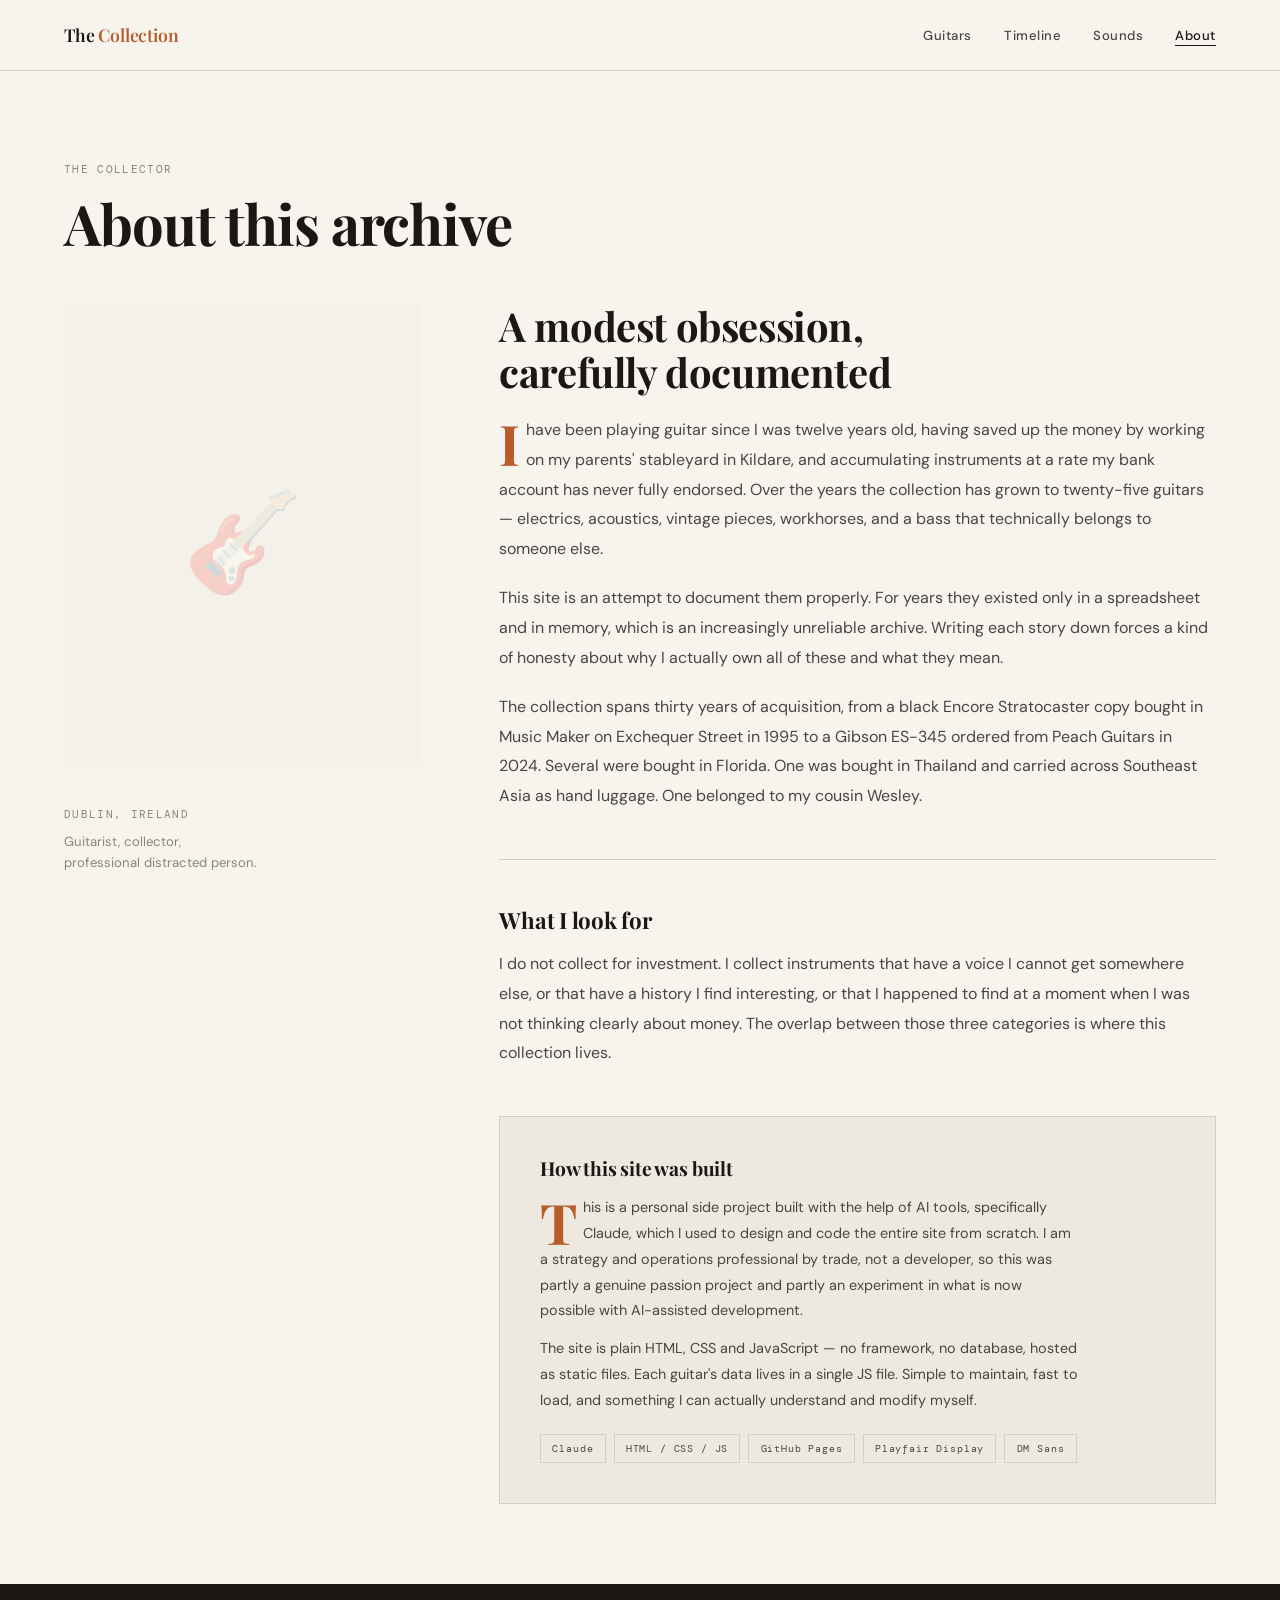
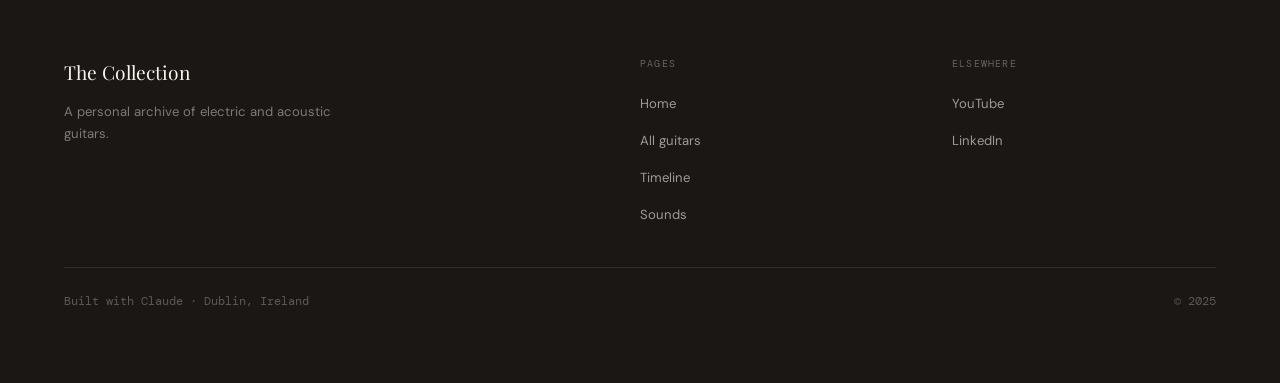
==== about.html @ da3e8b27 "Add files via upload" ====
<!DOCTYPE html>
<html lang="en">
<head>
  <meta charset="UTF-8">
  <meta name="viewport" content="width=device-width, initial-scale=1.0">
  <title>About — The Collection</title>
  <link rel="stylesheet" href="css/style.css">
  <style>
    .about-page { padding-top: 5rem; }
    .about-section { padding: clamp(3rem,7vw,5rem) clamp(1.5rem,5vw,4rem); }
    .about-title { font-size: clamp(2.2rem,5vw,3.5rem); font-weight: 700; letter-spacing: -0.02em; margin-bottom: 3rem; }
    .about-rule { border: none; border-top: 1px solid var(--rule); margin: 3rem 0; }
  </style>
</head>
<body>
  <nav class="site-nav">
    <a href="index.html" class="nav-wordmark">The<span>&nbsp;Collection</span></a>
    <ul class="nav-links">
      <li><a href="collection.html">Guitars</a></li>
      <li><a href="timeline.html">Timeline</a></li>
      <li><a href="sounds.html">Sounds</a></li>
      <li><a href="about.html">About</a></li>
    </ul>
  </nav>

  <div class="about-page">
    <section class="about-section">
      <div class="label" style="margin-bottom:0.75rem">The collector</div>
      <h1 class="about-title">About this archive</h1>

      <div class="about-grid">
        <div>
          <div class="about-portrait">🎸</div>
          <div class="label" style="margin-bottom:0.4rem">Dublin, Ireland</div>
          <p style="font-size:0.82rem;color:var(--ink-muted);line-height:1.6">Guitarist, collector,<br>professional distracted person.</p>
        </div>

        <div class="about-body fade-up">
          <h2 style="font-size:clamp(1.6rem,4vw,2.5rem);margin-bottom:1.25rem">A modest obsession,<br>carefully documented</h2>
          <p>I have been playing guitar since I was twelve years old, having saved up the money by working on my parents' stableyard in Kildare, and accumulating instruments at a rate my bank account has never fully endorsed. Over the years the collection has grown to twenty-five guitars — electrics, acoustics, vintage pieces, workhorses, and a bass that technically belongs to someone else.</p>
          <p>This site is an attempt to document them properly. For years they existed only in a spreadsheet and in memory, which is an increasingly unreliable archive. Writing each story down forces a kind of honesty about why I actually own all of these and what they mean.</p>
          <p>The collection spans thirty years of acquisition, from a black Encore Stratocaster copy bought in Music Maker on Exchequer Street in 1995 to a Gibson ES-345 ordered from Peach Guitars in 2024. Several were bought in Florida. One was bought in Thailand and carried across Southeast Asia as hand luggage. One belonged to my cousin Wesley.</p>

          <hr class="about-rule">

          <h2 style="font-size:1.4rem;margin-bottom:1rem">What I look for</h2>
          <p>I do not collect for investment. I collect instruments that have a voice I cannot get somewhere else, or that have a history I find interesting, or that I happened to find at a moment when I was not thinking clearly about money. The overlap between those three categories is where this collection lives.</p>

          <div class="how-built fade-up">
            <h3>How this site was built</h3>
            <p>This is a personal side project built with the help of AI tools, specifically Claude, which I used to design and code the entire site from scratch. I am a strategy and operations professional by trade, not a developer, so this was partly a genuine passion project and partly an experiment in what is now possible with AI-assisted development.</p>
            <p>The site is plain HTML, CSS and JavaScript — no framework, no database, hosted as static files. Each guitar's data lives in a single JS file. Simple to maintain, fast to load, and something I can actually understand and modify myself.</p>
            <div class="tool-stack">
              <span class="tool-tag">Claude</span>
              <span class="tool-tag">HTML / CSS / JS</span>
              <span class="tool-tag">GitHub Pages</span>
              <span class="tool-tag">Playfair Display</span>
              <span class="tool-tag">DM Sans</span>
            </div>
          </div>
        </div>
      </div>
    </section>
  </div>

  <footer class="site-footer">
    <div class="footer-inner">
      <div><div class="footer-brand-name">The Collection</div><p class="footer-blurb">A personal archive of electric and acoustic guitars.</p></div>
      <div>
        <div class="footer-col-title">Pages</div>
        <ul class="footer-links">
          <li><a href="index.html">Home</a></li>
          <li><a href="collection.html">All guitars</a></li>
          <li><a href="timeline.html">Timeline</a></li>
          <li><a href="sounds.html">Sounds</a></li>
        </ul>
      </div>
      <div>
        <div class="footer-col-title">Elsewhere</div>
        <ul class="footer-links">
          <li><a href="https://www.youtube.com/Rochenstein" target="_blank">YouTube</a></li>
          <li><a href="https://www.linkedin.com/in/willroche/" target="_blank">LinkedIn</a></li>
        </ul>
      </div>
    </div>
    <div class="footer-bottom"><span>Built with Claude · Dublin, Ireland</span><span>© 2025</span></div>
  </footer>

  <script src="js/guitars.js"></script>
  <script src="js/main.js"></script>
</body>
</html>
---- css/style.css ----
@import url('https://fonts.googleapis.com/css2?family=Playfair+Display:ital,wght@0,400;0,600;0,700;1,400;1,600&family=DM+Sans:ital,wght@0,300;0,400;0,500;1,300&family=DM+Mono:wght@400;500&display=swap');

/* ─── Design Tokens ─────────────────────────────────────────── */
:root {
  --ink:       #1a1714;
  --ink-soft:  #4a4540;
  --ink-muted: #8a847c;
  --paper:     #f7f4ee;
  --paper-warm:#ede9e0;
  --cream:     #faf8f3;
  --rule:      #d4cfc5;
  --accent:    #b85c2c;
  --accent-lt: #e8c4a8;
  --gold:      #c9a55a;

  --font-display: 'Playfair Display', Georgia, serif;
  --font-body:    'DM Sans', sans-serif;
  --font-mono:    'DM Mono', monospace;

  --measure: 68ch;
  --gap: clamp(1rem, 3vw, 2rem);
  --section: clamp(3rem, 8vw, 6rem);

  --ease-out: cubic-bezier(0.16, 1, 0.3, 1);
}

/* ─── Reset ──────────────────────────────────────────────────── */
*, *::before, *::after { box-sizing: border-box; margin: 0; padding: 0; }
html { scroll-behavior: smooth; font-size: 16px; }

body {
  font-family: var(--font-body);
  background: var(--paper);
  color: var(--ink);
  line-height: 1.7;
  -webkit-font-smoothing: antialiased;
}

img { display: block; max-width: 100%; height: auto; }
a { color: inherit; }

/* ─── Typography ─────────────────────────────────────────────── */
h1, h2, h3, h4 {
  font-family: var(--font-display);
  line-height: 1.15;
  letter-spacing: -0.01em;
}

.label {
  font-family: var(--font-mono);
  font-size: 0.7rem;
  letter-spacing: 0.12em;
  text-transform: uppercase;
  color: var(--ink-muted);
}

/* ─── Navigation ─────────────────────────────────────────────── */
.site-nav {
  position: fixed;
  top: 0; left: 0; right: 0;
  z-index: 100;
  display: flex;
  align-items: center;
  justify-content: space-between;
  padding: 1.25rem clamp(1.5rem, 5vw, 4rem);
  background: var(--paper);
  border-bottom: 1px solid var(--rule);
  transition: box-shadow 0.3s;
}

.site-nav.scrolled { box-shadow: 0 2px 24px rgba(26,23,20,0.08); }

.nav-wordmark {
  font-family: var(--font-display);
  font-size: 1.1rem;
  font-weight: 600;
  letter-spacing: -0.01em;
  text-decoration: none;
}

.nav-wordmark span { color: var(--accent); }

.nav-links {
  display: flex;
  align-items: center;
  gap: 2rem;
  list-style: none;
}

.nav-links a {
  font-size: 0.82rem;
  font-weight: 500;
  letter-spacing: 0.04em;
  text-decoration: none;
  color: var(--ink-soft);
  transition: color 0.2s;
}

.nav-links a:hover { color: var(--accent); }
.nav-links a.active { color: var(--ink); border-bottom: 1.5px solid var(--ink); padding-bottom: 1px; }

/* ─── Hero ───────────────────────────────────────────────────── */
.hero {
  padding-top: 5rem;
  min-height: 100svh;
  display: grid;
  grid-template-columns: 1fr 1fr;
  overflow: hidden;
}

.hero-text {
  padding: clamp(3rem, 8vw, 6rem) clamp(1.5rem, 5vw, 4rem);
  display: flex;
  flex-direction: column;
  justify-content: center;
  gap: 1.5rem;
}

.hero-eyebrow { display: flex; align-items: center; gap: 0.75rem; }
.hero-eyebrow::before { content: ''; display: block; width: 2rem; height: 1px; background: var(--accent); }

.hero-title {
  font-size: clamp(3rem, 6vw, 5.5rem);
  font-weight: 700;
  line-height: 1.0;
  letter-spacing: -0.03em;
}

.hero-title em { font-style: italic; color: var(--accent); }

.hero-sub {
  font-size: 1.05rem;
  color: var(--ink-soft);
  max-width: 42ch;
  font-weight: 300;
  line-height: 1.7;
}

.hero-stats {
  display: flex;
  gap: 2rem;
  padding-top: 1rem;
  border-top: 1px solid var(--rule);
  margin-top: 0.5rem;
}

.hero-stat-num { font-family: var(--font-display); font-size: 2rem; font-weight: 600; line-height: 1; }
.hero-stat-label { font-size: 0.75rem; color: var(--ink-muted); margin-top: 0.25rem; }

.hero-cta {
  display: inline-flex;
  align-items: center;
  gap: 0.6rem;
  padding: 0.85rem 1.75rem;
  background: var(--ink);
  color: var(--paper);
  font-size: 0.82rem;
  font-weight: 500;
  letter-spacing: 0.05em;
  text-transform: uppercase;
  text-decoration: none;
  transition: background 0.2s, gap 0.2s;
  align-self: flex-start;
}

.hero-cta:hover { background: var(--accent); gap: 1rem; }

.hero-image { background: var(--ink); position: relative; overflow: hidden; }
.hero-image-placeholder {
  width: 100%; height: 100%; min-height: 60vh;
  background: linear-gradient(160deg, #2a2420 0%, #1a1714 60%);
  display: flex; align-items: center; justify-content: center;
}
.hero-guitar-silhouette { opacity: 0.12; font-size: 18rem; line-height: 1; user-select: none; }

.hero-image-caption {
  position: absolute; bottom: 1.5rem; left: 1.5rem; right: 1.5rem;
  background: rgba(26,23,20,0.6); backdrop-filter: blur(8px);
  padding: 0.75rem 1rem;
}
.hero-image-caption p { font-size: 0.78rem; color: rgba(247,244,238,0.75); }
.hero-image-caption strong { color: var(--paper); font-weight: 500; }

/* ─── Marquee ────────────────────────────────────────────────── */
.marquee-strip { overflow: hidden; background: var(--ink); padding: 0.8rem 0; border-top: 1px solid #333; border-bottom: 1px solid #333; }
.marquee-inner { display: flex; animation: marquee 35s linear infinite; width: max-content; }
.marquee-inner span { font-family: var(--font-mono); font-size: 0.7rem; letter-spacing: 0.1em; color: rgba(247,244,238,0.4); padding: 0 2rem; white-space: nowrap; }
.marquee-inner span.accent { color: var(--accent); }
@keyframes marquee { from { transform: translateX(0); } to { transform: translateX(-50%); } }

/* ─── Section scaffolding ────────────────────────────────────── */
.section { padding: var(--section) clamp(1.5rem, 5vw, 4rem); }

.section-header {
  display: flex; align-items: flex-end; justify-content: space-between;
  margin-bottom: clamp(2rem, 5vw, 3.5rem);
  padding-bottom: 1.25rem; border-bottom: 1px solid var(--rule); gap: 1rem;
}

.section-title { font-size: clamp(1.8rem, 4vw, 2.8rem); font-weight: 600; }
.section-count { font-family: var(--font-mono); font-size: 0.75rem; color: var(--ink-muted); padding-bottom: 0.25rem; }

.view-all {
  font-size: 0.78rem; font-weight: 500; letter-spacing: 0.06em; text-transform: uppercase;
  text-decoration: none; color: var(--ink-soft); border-bottom: 1px solid var(--rule);
  padding-bottom: 2px; transition: color 0.2s, border-color 0.2s; white-space: nowrap;
}
.view-all:hover { color: var(--accent); border-color: var(--accent); }

/* ─── Collection Grid ────────────────────────────────────────── */
.collection-grid {
  display: grid;
  grid-template-columns: repeat(auto-fill, minmax(260px, 1fr));
  gap: 1px; background: var(--rule); border: 1px solid var(--rule);
}

.guitar-card { background: var(--paper); text-decoration: none; display: block; position: relative; overflow: hidden; transition: background 0.2s; }
.guitar-card:hover { background: var(--cream); }

.guitar-card-image { aspect-ratio: 3/4; background: var(--paper-warm); overflow: hidden; position: relative; }
.guitar-card-image-placeholder {
  width: 100%; height: 100%; display: flex; align-items: center; justify-content: center;
  font-size: 5rem; opacity: 0.2; transition: transform 0.5s var(--ease-out), opacity 0.3s;
}
.guitar-card:hover .guitar-card-image-placeholder { transform: scale(1.04); opacity: 0.28; }

.guitar-card-number {
  position: absolute; top: 0.75rem; left: 0.75rem;
  font-family: var(--font-mono); font-size: 0.65rem; letter-spacing: 0.08em;
  background: var(--ink); color: var(--paper); padding: 0.2rem 0.5rem;
}

.guitar-card-body { padding: 1rem 1.25rem 1.25rem; border-top: 1px solid var(--rule); }
.guitar-card-make { font-family: var(--font-mono); font-size: 0.65rem; letter-spacing: 0.1em; text-transform: uppercase; color: var(--accent); margin-bottom: 0.3rem; }
.guitar-card-name { font-family: var(--font-display); font-size: 1.1rem; font-weight: 600; line-height: 1.2; margin-bottom: 0.5rem; }
.guitar-card-meta { display: flex; justify-content: space-between; font-size: 0.72rem; color: var(--ink-muted); font-family: var(--font-mono); }

/* ─── Featured Guitar ────────────────────────────────────────── */
.featured { background: var(--ink); color: var(--paper); }
.featured-inner { display: grid; grid-template-columns: 1fr 1fr; gap: 0; min-height: 70vh; }
.featured-image { background: #141210; display: flex; align-items: center; justify-content: center; font-size: 16rem; opacity: 0.1; }

.featured-content {
  padding: clamp(2rem, 6vw, 5rem); display: flex; flex-direction: column;
  justify-content: center; gap: 1.5rem; border-left: 1px solid rgba(255,255,255,0.08);
}

.featured-label { font-family: var(--font-mono); font-size: 0.65rem; letter-spacing: 0.14em; text-transform: uppercase; color: var(--gold); display: flex; align-items: center; gap: 0.75rem; }
.featured-label::before { content: ''; display: block; width: 1.5rem; height: 1px; background: var(--gold); }

.featured-title { font-size: clamp(2rem, 5vw, 3.5rem); font-weight: 700; line-height: 1.05; letter-spacing: -0.02em; }
.featured-excerpt { font-size: 1rem; color: rgba(247,244,238,0.65); font-weight: 300; max-width: 44ch; line-height: 1.75; }

.featured-specs { display: grid; grid-template-columns: 1fr 1fr; gap: 1rem; padding: 1.25rem 0; border-top: 1px solid rgba(255,255,255,0.1); border-bottom: 1px solid rgba(255,255,255,0.1); }
.spec-label { font-family: var(--font-mono); font-size: 0.62rem; letter-spacing: 0.1em; text-transform: uppercase; color: rgba(247,244,238,0.35); margin-bottom: 0.25rem; }
.spec-value { font-size: 0.9rem; }

.featured-link {
  display: inline-flex; align-items: center; gap: 0.5rem;
  font-size: 0.78rem; font-weight: 500; letter-spacing: 0.06em; text-transform: uppercase;
  text-decoration: none; color: var(--paper); border-bottom: 1px solid rgba(255,255,255,0.25);
  padding-bottom: 2px; align-self: flex-start; transition: border-color 0.2s, color 0.2s, gap 0.2s;
}
.featured-link:hover { border-color: var(--gold); color: var(--gold); gap: 0.85rem; }

/* ─── Guitar Detail Page ─────────────────────────────────────── */
.guitar-hero { padding-top: 5rem; display: grid; grid-template-columns: 1fr 1fr; min-height: 90vh; }

.guitar-hero-gallery {
  background: var(--paper-warm); display: flex; align-items: center;
  justify-content: center; font-size: 14rem; opacity: 0.2; position: relative; overflow: hidden;
}

.guitar-hero-info {
  padding: clamp(2rem, 6vw, 5rem); display: flex; flex-direction: column;
  justify-content: center; gap: 1.5rem; overflow-y: auto;
}

.guitar-breadcrumb { font-family: var(--font-mono); font-size: 0.68rem; letter-spacing: 0.08em; color: var(--ink-muted); display: flex; gap: 0.5rem; }
.guitar-breadcrumb a { text-decoration: none; }
.guitar-breadcrumb a:hover { color: var(--accent); }

.guitar-make-label { font-family: var(--font-mono); font-size: 0.65rem; letter-spacing: 0.14em; text-transform: uppercase; color: var(--accent); }
.guitar-detail-title { font-size: clamp(2rem, 5vw, 3.2rem); font-weight: 700; line-height: 1.05; letter-spacing: -0.02em; }

.guitar-detail-specs { display: grid; grid-template-columns: 1fr 1fr; gap: 0.5rem 1.5rem; padding: 1.25rem 0; border-top: 1px solid var(--rule); border-bottom: 1px solid var(--rule); }
.detail-spec-item { padding: 0.5rem 0; }
.detail-spec-label { font-family: var(--font-mono); font-size: 0.6rem; letter-spacing: 0.1em; text-transform: uppercase; color: var(--ink-muted); margin-bottom: 0.2rem; }
.detail-spec-value { font-size: 0.88rem; font-weight: 500; }

.guitar-story-section { max-width: 66ch; padding: var(--section) clamp(1.5rem, 5vw, 4rem); }
.guitar-story-header { font-family: var(--font-display); font-size: 1.6rem; font-weight: 600; font-style: italic; margin-bottom: 1.25rem; }
.guitar-story p { font-size: 1rem; color: var(--ink-soft); line-height: 1.9; margin-bottom: 1.1rem; }
.guitar-story p:first-of-type::first-letter {
  font-family: var(--font-display); font-size: 3.8rem; font-weight: 700; line-height: 0.8;
  float: left; margin: 0.1em 0.12em 0 0; color: var(--accent);
}

/* ─── Video / Audio ──────────────────────────────────────────── */
.video-section { background: var(--ink); padding: var(--section) clamp(1.5rem, 5vw, 4rem); color: var(--paper); }
.video-section h2 { font-size: 1.6rem; color: var(--paper); margin-top: 0.5rem; }
.video-grid { display: grid; grid-template-columns: 2fr 1fr; gap: 2rem; align-items: start; }

.video-embed { position: relative; padding-bottom: 56.25%; height: 0; overflow: hidden; background: #000; }
.video-embed iframe { position: absolute; top: 0; left: 0; width: 100%; height: 100%; border: 0; }

.audio-samples { display: flex; flex-direction: column; gap: 0.5rem; margin-top: 1.5rem; }
.audio-sample { display: flex; align-items: center; gap: 1rem; padding: 0.75rem 1rem; background: var(--paper-warm); border: 1px solid var(--rule); cursor: pointer; transition: background 0.2s; }
.audio-sample:hover { background: var(--cream); }
.audio-play-btn { width: 32px; height: 32px; background: var(--ink); color: var(--paper); border: none; cursor: pointer; display: flex; align-items: center; justify-content: center; font-size: 0.7rem; flex-shrink: 0; transition: background 0.2s; }
.audio-play-btn:hover { background: var(--accent); }
.audio-sample-name { font-size: 0.85rem; font-weight: 500; flex: 1; }
.audio-sample-duration { font-family: var(--font-mono); font-size: 0.72rem; color: var(--ink-muted); }

/* ─── Timeline ───────────────────────────────────────────────── */
.timeline { position: relative; padding-left: 3rem; }
.timeline::before { content: ''; position: absolute; left: 0.65rem; top: 0.5rem; bottom: 0.5rem; width: 1px; background: var(--rule); }
.timeline-item { position: relative; padding-bottom: 3rem; }
.timeline-item:last-child { padding-bottom: 0; }
.timeline-dot { position: absolute; left: -2.48rem; top: 0.35rem; width: 0.7rem; height: 0.7rem; background: var(--paper); border: 1.5px solid var(--accent); border-radius: 50%; }
.timeline-date { font-family: var(--font-mono); font-size: 0.65rem; letter-spacing: 0.1em; color: var(--ink-muted); margin-bottom: 0.35rem; text-transform: uppercase; }
.timeline-guitar-name { font-family: var(--font-display); font-size: 1.2rem; font-weight: 600; margin-bottom: 0.4rem; }
.timeline-detail { font-size: 0.88rem; color: var(--ink-soft); max-width: 52ch; }

/* ─── Prev / Next ────────────────────────────────────────────── */
.prev-next { display: grid; grid-template-columns: 1fr 1fr; border-top: 1px solid var(--rule); }
.prev-next-item { padding: 2rem clamp(1.5rem, 5vw, 4rem); text-decoration: none; display: flex; flex-direction: column; gap: 0.4rem; transition: background 0.2s; }
.prev-next-item:hover { background: var(--paper-warm); }
.prev-next-item:last-child { border-left: 1px solid var(--rule); text-align: right; align-items: flex-end; }
.prev-next-dir { font-family: var(--font-mono); font-size: 0.65rem; letter-spacing: 0.1em; text-transform: uppercase; color: var(--ink-muted); }
.prev-next-name { font-family: var(--font-display); font-size: 1.1rem; font-weight: 600; }

/* ─── About ──────────────────────────────────────────────────── */
.about-grid { display: grid; grid-template-columns: 1fr 2fr; gap: clamp(2rem, 6vw, 5rem); align-items: start; }
.about-portrait { aspect-ratio: 3/4; background: var(--paper-warm); display: flex; align-items: center; justify-content: center; font-size: 6rem; opacity: 0.2; margin-bottom: 1.5rem; }
.about-body p { font-size: 1rem; color: var(--ink-soft); line-height: 1.85; max-width: var(--measure); margin-bottom: 1.25rem; }
.about-body p:first-of-type::first-letter { font-family: var(--font-display); font-size: 3.5rem; font-weight: 700; line-height: 0.8; float: left; margin: 0.1em 0.1em 0 0; color: var(--accent); }

.how-built { background: var(--paper-warm); border: 1px solid var(--rule); padding: 2.5rem; margin-top: 3rem; }
.how-built h3 { font-size: 1.2rem; margin-bottom: 1rem; }
.how-built p { font-size: 0.9rem; color: var(--ink-soft); line-height: 1.8; max-width: 54ch; margin-bottom: 0.75rem; }
.tool-stack { display: flex; flex-wrap: wrap; gap: 0.5rem; margin-top: 1.25rem; }
.tool-tag { font-family: var(--font-mono); font-size: 0.65rem; letter-spacing: 0.08em; padding: 0.3rem 0.7rem; border: 1px solid var(--rule); color: var(--ink-soft); }

/* ─── Filter bar ─────────────────────────────────────────────── */
.filter-bar { display: flex; gap: 0.5rem; flex-wrap: wrap; margin-bottom: 2rem; padding-bottom: 1.5rem; border-bottom: 1px solid var(--rule); }
.filter-btn { font-family: var(--font-mono); font-size: 0.68rem; letter-spacing: 0.08em; padding: 0.4rem 0.9rem; background: transparent; border: 1px solid var(--rule); cursor: pointer; color: var(--ink-soft); transition: all 0.2s; }
.filter-btn:hover, .filter-btn.active { background: var(--ink); border-color: var(--ink); color: var(--paper); }

/* ─── Footer ─────────────────────────────────────────────────── */
.site-footer { background: var(--ink); color: var(--paper); padding: clamp(2.5rem, 6vw, 4.5rem) clamp(1.5rem, 5vw, 4rem); }
.footer-inner { display: grid; grid-template-columns: 2fr 1fr 1fr; gap: 3rem; padding-bottom: 2.5rem; border-bottom: 1px solid rgba(255,255,255,0.1); margin-bottom: 1.5rem; }
.footer-brand-name { font-family: var(--font-display); font-size: 1.2rem; margin-bottom: 0.75rem; }
.footer-blurb { font-size: 0.82rem; color: rgba(247,244,238,0.45); max-width: 30ch; line-height: 1.7; }
.footer-col-title { font-family: var(--font-mono); font-size: 0.62rem; letter-spacing: 0.12em; text-transform: uppercase; color: rgba(247,244,238,0.35); margin-bottom: 1rem; }
.footer-links { list-style: none; display: flex; flex-direction: column; gap: 0.6rem; }
.footer-links a { font-size: 0.82rem; text-decoration: none; color: rgba(247,244,238,0.6); transition: color 0.2s; }
.footer-links a:hover { color: var(--paper); }
.footer-bottom { display: flex; justify-content: space-between; align-items: center; font-size: 0.72rem; color: rgba(247,244,238,0.3); font-family: var(--font-mono); }

/* ─── Animations ─────────────────────────────────────────────── */
.fade-up { opacity: 0; transform: translateY(20px); transition: opacity 0.7s var(--ease-out), transform 0.7s var(--ease-out); }
.fade-up.visible { opacity: 1; transform: translateY(0); }

/* ─── Responsive ─────────────────────────────────────────────── */
@media (max-width: 768px) {
  .hero { grid-template-columns: 1fr; }
  .hero-image { display: none; }
  .featured-inner { grid-template-columns: 1fr; }
  .featured-image { display: none; }
  .guitar-hero { grid-template-columns: 1fr; }
  .about-grid { grid-template-columns: 1fr; }
  .footer-inner { grid-template-columns: 1fr; gap: 2rem; }
  .video-grid { grid-template-columns: 1fr; }
  .nav-links { gap: 1rem; }
}
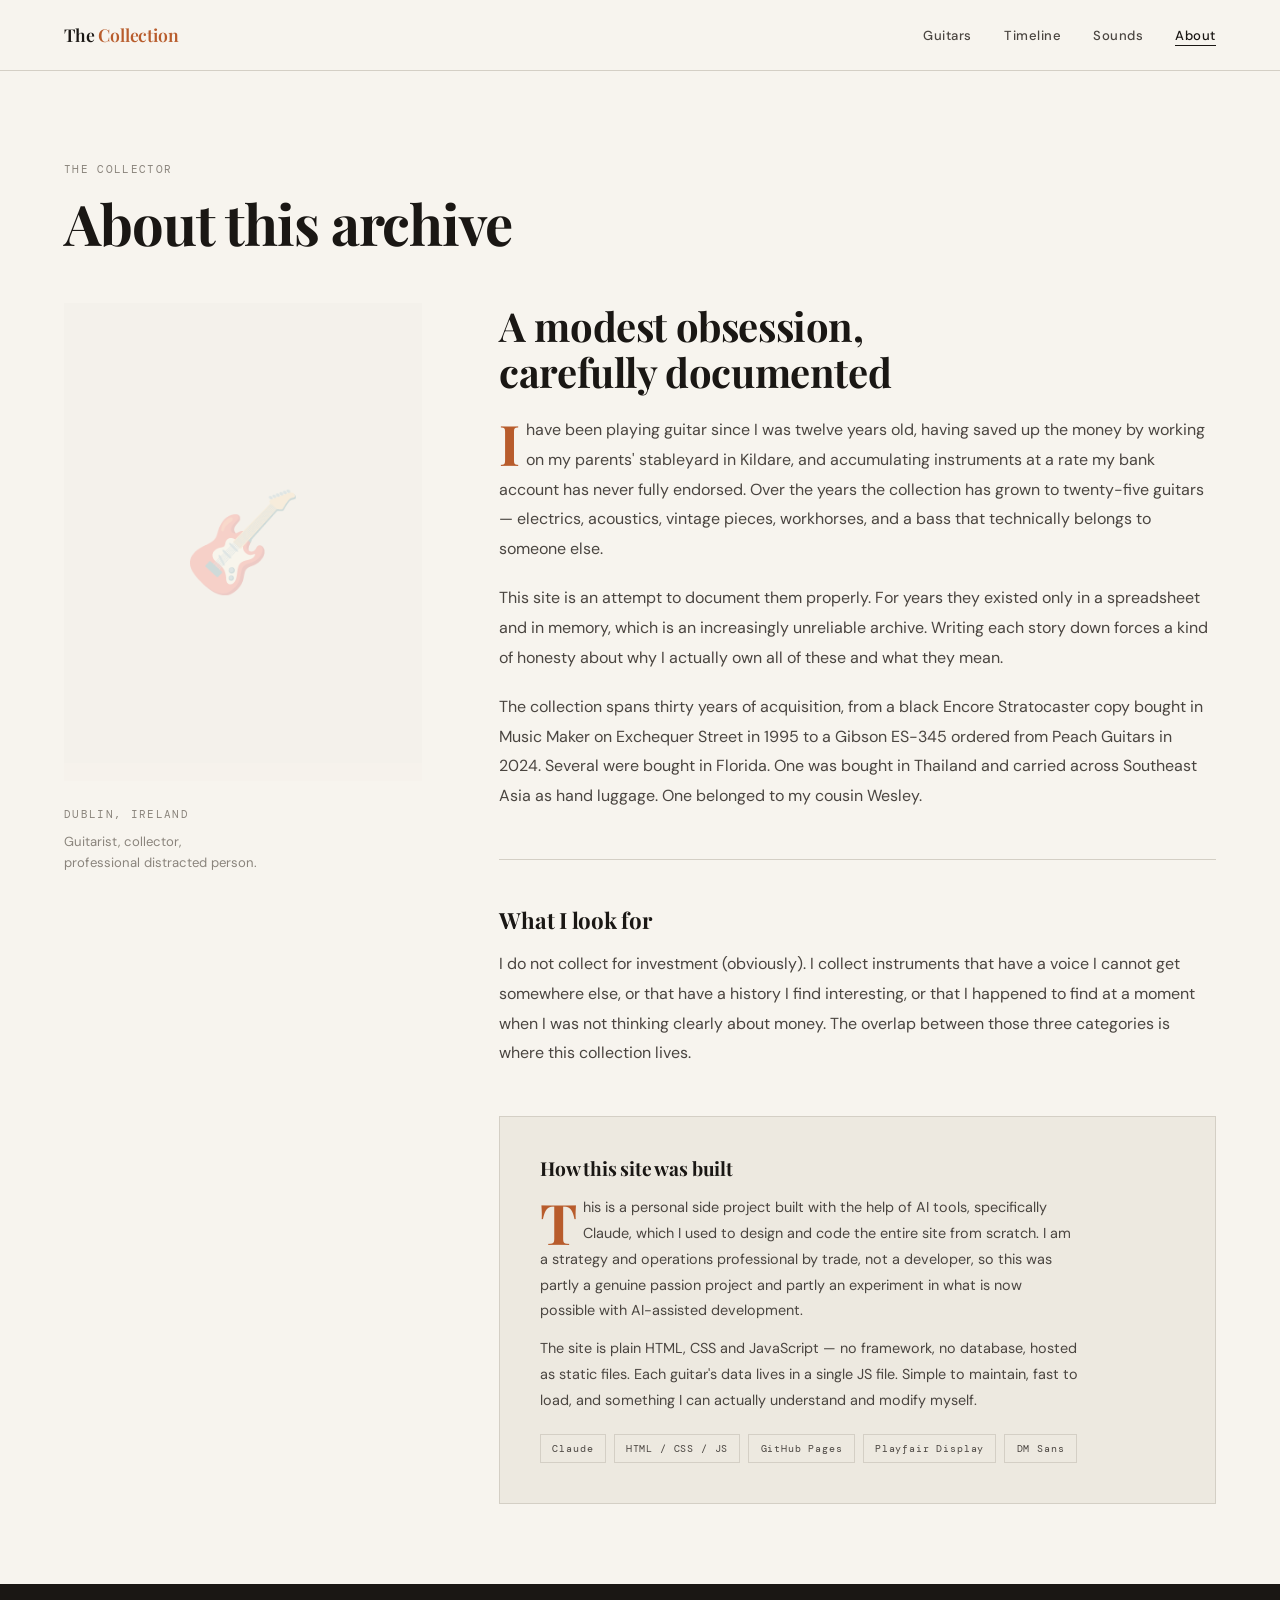
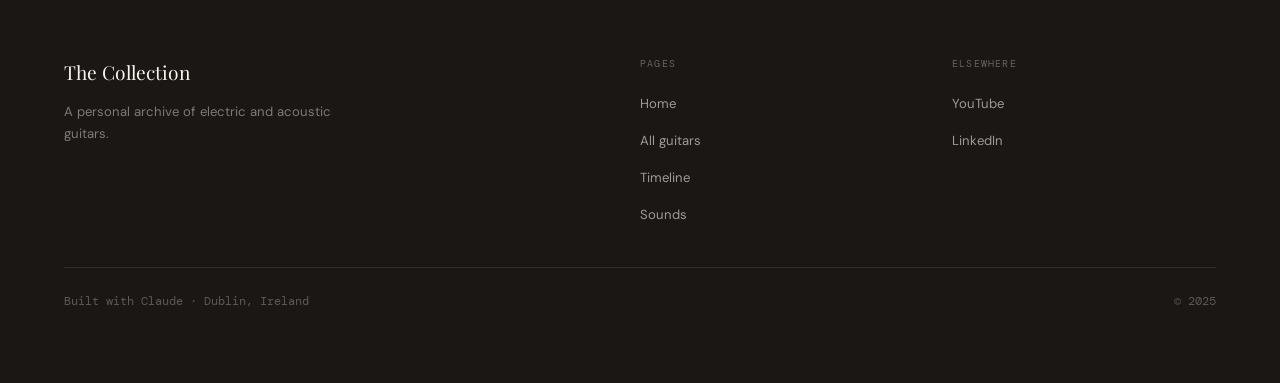
==== commit 76905e9f: "Update about.html" ====
--- a/about.html
+++ b/about.html
@@ -44,7 +44,7 @@
           <hr class="about-rule">
 
           <h2 style="font-size:1.4rem;margin-bottom:1rem">What I look for</h2>
-          <p>I do not collect for investment. I collect instruments that have a voice I cannot get somewhere else, or that have a history I find interesting, or that I happened to find at a moment when I was not thinking clearly about money. The overlap between those three categories is where this collection lives.</p>
+          <p>I do not collect for investment (obviously). I collect instruments that have a voice I cannot get somewhere else, or that have a history I find interesting, or that I happened to find at a moment when I was not thinking clearly about money. The overlap between those three categories is where this collection lives.</p>
 
           <div class="how-built fade-up">
             <h3>How this site was built</h3>
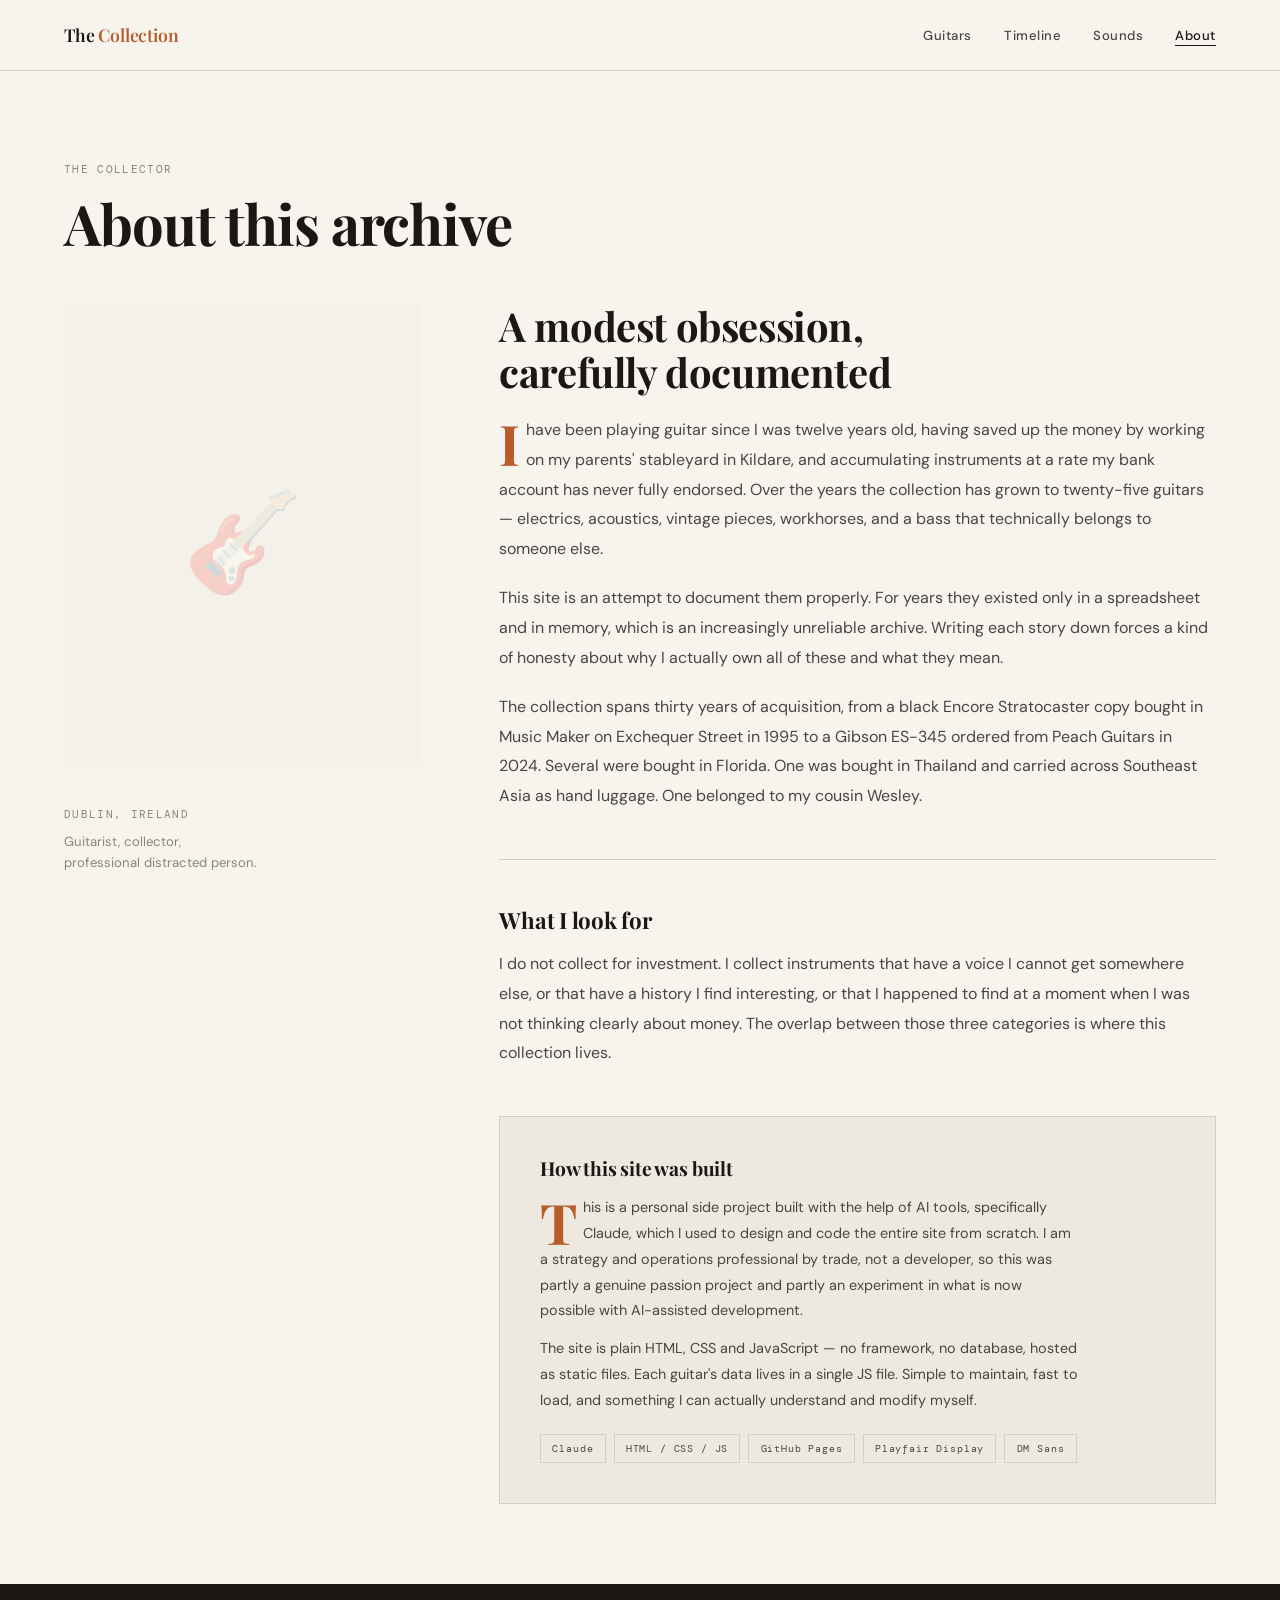
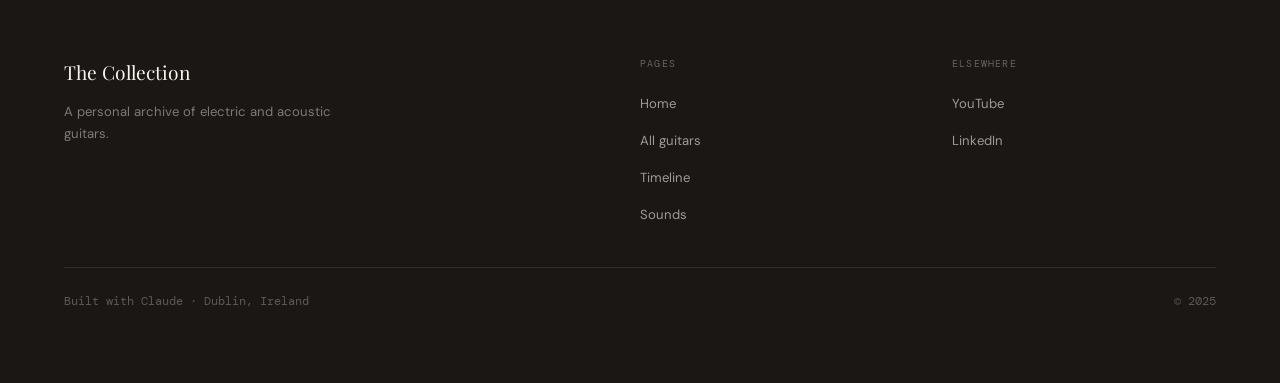
==== commit 38989fe3: "Update about.html" ====
--- a/about.html
+++ b/about.html
@@ -5,6 +5,7 @@
   <meta name="viewport" content="width=device-width, initial-scale=1.0">
   <title>About — The Collection</title>
   <link rel="stylesheet" href="css/style.css">
+  <script src="js/consent.js"></script>
   <style>
     .about-page { padding-top: 5rem; }
     .about-section { padding: clamp(3rem,7vw,5rem) clamp(1.5rem,5vw,4rem); }
@@ -44,7 +45,7 @@
           <hr class="about-rule">
 
           <h2 style="font-size:1.4rem;margin-bottom:1rem">What I look for</h2>
-          <p>I do not collect for investment (obviously). I collect instruments that have a voice I cannot get somewhere else, or that have a history I find interesting, or that I happened to find at a moment when I was not thinking clearly about money. The overlap between those three categories is where this collection lives.</p>
+          <p>I do not collect for investment. I collect instruments that have a voice I cannot get somewhere else, or that have a history I find interesting, or that I happened to find at a moment when I was not thinking clearly about money. The overlap between those three categories is where this collection lives.</p>
 
           <div class="how-built fade-up">
             <h3>How this site was built</h3>
--- a/css/style.css
+++ b/css/style.css
@@ -214,10 +214,14 @@
   gap: 1px; background: var(--rule); border: 1px solid var(--rule);
 }
 
+#recent-grid {
+  grid-template-columns: repeat(4, 1fr);
+}
+
 .guitar-card { background: var(--paper); text-decoration: none; display: block; position: relative; overflow: hidden; transition: background 0.2s; }
 .guitar-card:hover { background: var(--cream); }
 
-.guitar-card-image { aspect-ratio: 3/4; background: var(--paper-warm); overflow: hidden; position: relative; }
+.guitar-card-image { aspect-ratio: 4/3; background: var(--paper-warm); overflow: hidden; position: relative; }
 .guitar-card-image-placeholder {
   width: 100%; height: 100%; display: flex; align-items: center; justify-content: center;
   font-size: 5rem; opacity: 0.2; transition: transform 0.5s var(--ease-out), opacity 0.3s;
@@ -238,7 +242,7 @@
 /* ─── Featured Guitar ────────────────────────────────────────── */
 .featured { background: var(--ink); color: var(--paper); }
 .featured-inner { display: grid; grid-template-columns: 1fr 1fr; gap: 0; min-height: 70vh; }
-.featured-image { background: #141210; display: flex; align-items: center; justify-content: center; font-size: 16rem; opacity: 0.1; }
+.featured-image { position: relative; overflow: hidden; background: #141210; }
 
 .featured-content {
   padding: clamp(2rem, 6vw, 5rem); display: flex; flex-direction: column;
@@ -373,4 +377,7 @@
   .footer-inner { grid-template-columns: 1fr; gap: 2rem; }
   .video-grid { grid-template-columns: 1fr; }
   .nav-links { gap: 1rem; }
-}
+  .nav-wordmark { font-size: 0.95rem; }
+  #recent-grid { grid-template-columns: repeat(2, 1fr); }
+  .collection-grid { grid-template-columns: repeat(2, 1fr); }
+}
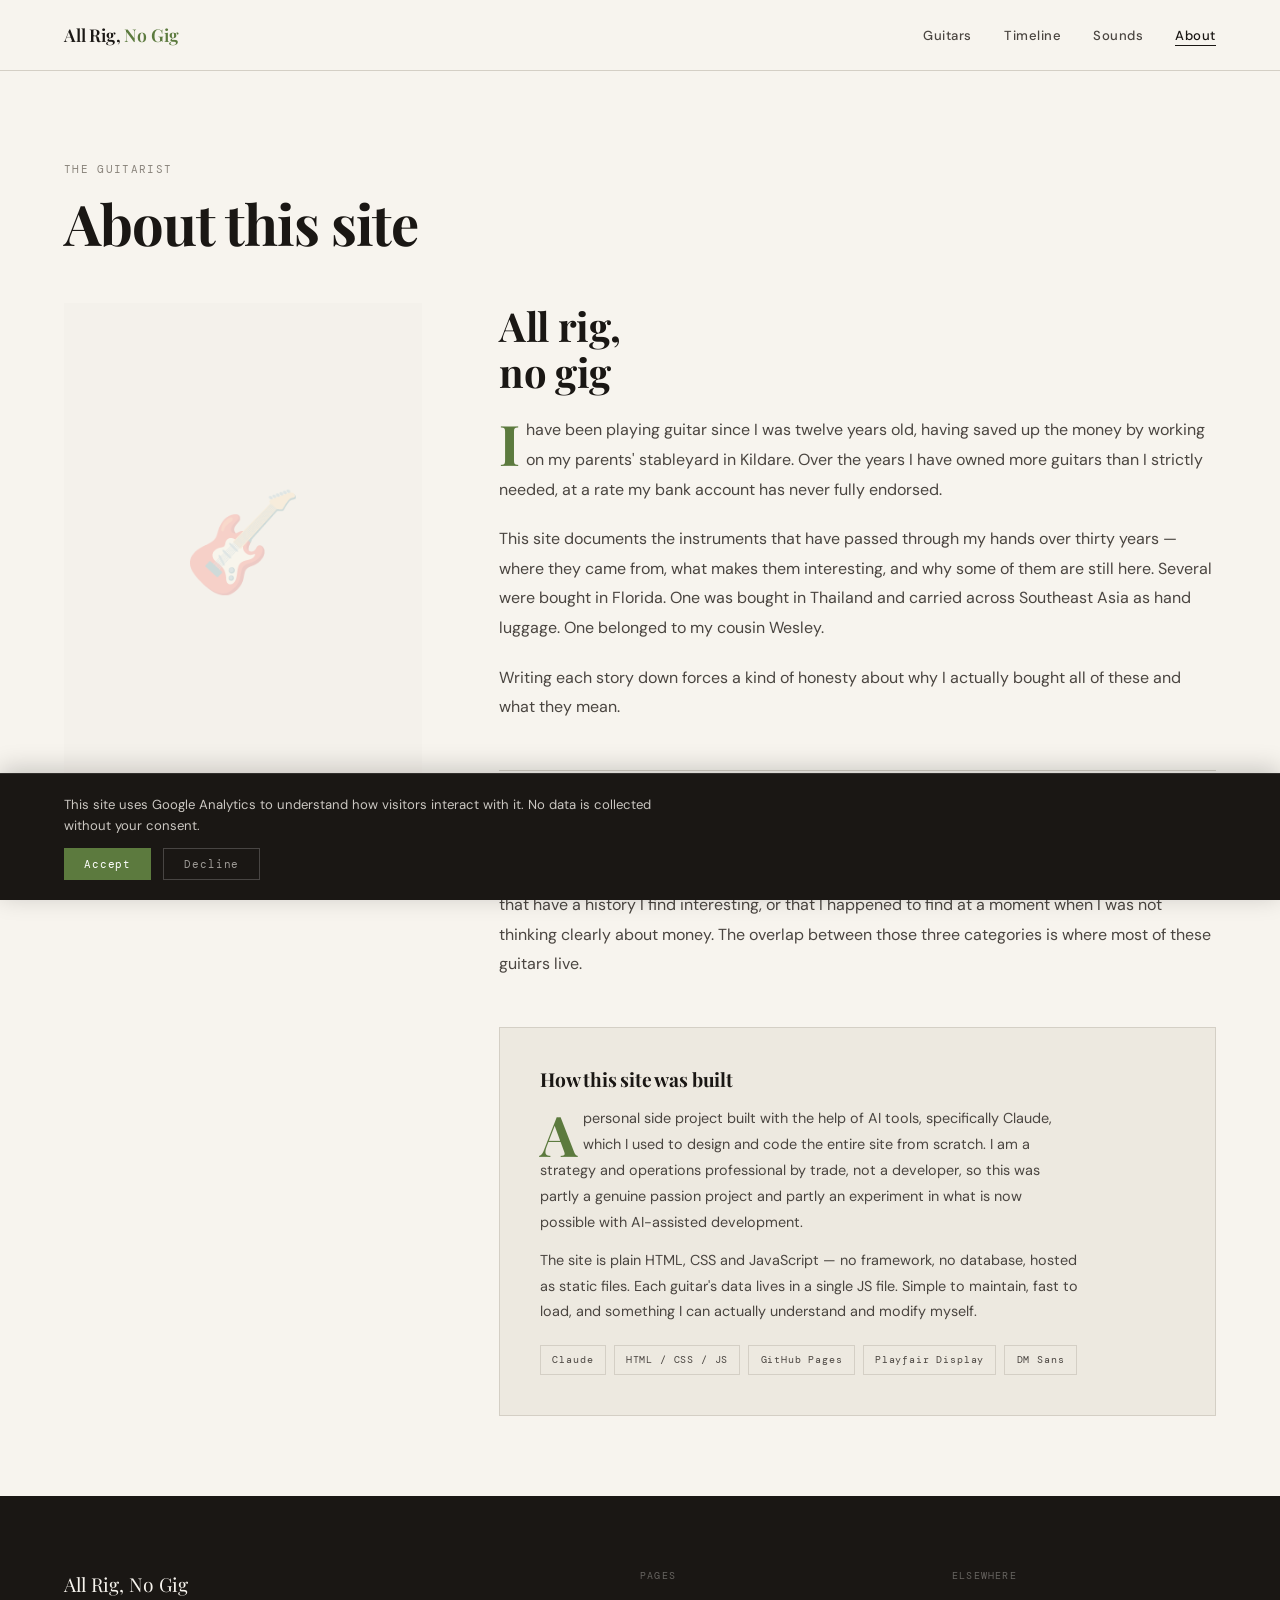
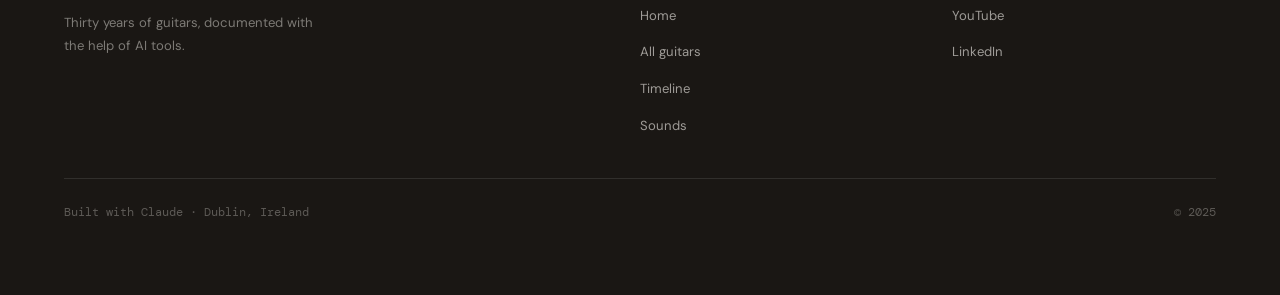
==== commit 000cdb8a: "Update about.html" ====
--- a/about.html
+++ b/about.html
@@ -3,7 +3,7 @@
 <head>
   <meta charset="UTF-8">
   <meta name="viewport" content="width=device-width, initial-scale=1.0">
-  <title>About — The Collection</title>
+  <title>About — All Rig, No Gig</title>
   <link rel="stylesheet" href="css/style.css">
   <script src="js/consent.js"></script>
   <style>
@@ -15,7 +15,7 @@
 </head>
 <body>
   <nav class="site-nav">
-    <a href="index.html" class="nav-wordmark">The<span>&nbsp;Collection</span></a>
+    <a href="index.html" class="nav-wordmark">All Rig,<span>&nbsp;No Gig</span></a>
     <ul class="nav-links">
       <li><a href="collection.html">Guitars</a></li>
       <li><a href="timeline.html">Timeline</a></li>
@@ -26,30 +26,30 @@
 
   <div class="about-page">
     <section class="about-section">
-      <div class="label" style="margin-bottom:0.75rem">The collector</div>
-      <h1 class="about-title">About this archive</h1>
+      <div class="label" style="margin-bottom:0.75rem">The guitarist</div>
+      <h1 class="about-title">About this site</h1>
 
       <div class="about-grid">
         <div>
           <div class="about-portrait">🎸</div>
           <div class="label" style="margin-bottom:0.4rem">Dublin, Ireland</div>
-          <p style="font-size:0.82rem;color:var(--ink-muted);line-height:1.6">Guitarist, collector,<br>professional distracted person.</p>
+          <p style="font-size:0.82rem;color:var(--ink-muted);line-height:1.6">Guitarist, professional distracted person.</p>
         </div>
 
         <div class="about-body fade-up">
-          <h2 style="font-size:clamp(1.6rem,4vw,2.5rem);margin-bottom:1.25rem">A modest obsession,<br>carefully documented</h2>
-          <p>I have been playing guitar since I was twelve years old, having saved up the money by working on my parents' stableyard in Kildare, and accumulating instruments at a rate my bank account has never fully endorsed. Over the years the collection has grown to twenty-five guitars — electrics, acoustics, vintage pieces, workhorses, and a bass that technically belongs to someone else.</p>
-          <p>This site is an attempt to document them properly. For years they existed only in a spreadsheet and in memory, which is an increasingly unreliable archive. Writing each story down forces a kind of honesty about why I actually own all of these and what they mean.</p>
-          <p>The collection spans thirty years of acquisition, from a black Encore Stratocaster copy bought in Music Maker on Exchequer Street in 1995 to a Gibson ES-345 ordered from Peach Guitars in 2024. Several were bought in Florida. One was bought in Thailand and carried across Southeast Asia as hand luggage. One belonged to my cousin Wesley.</p>
+          <h2 style="font-size:clamp(1.6rem,4vw,2.5rem);margin-bottom:1.25rem">All rig,<br>no gig</h2>
+          <p>I have been playing guitar since I was twelve years old, having saved up the money by working on my parents' stableyard in Kildare. Over the years I have owned more guitars than I strictly needed, at a rate my bank account has never fully endorsed.</p>
+          <p>This site documents the instruments that have passed through my hands over thirty years — where they came from, what makes them interesting, and why some of them are still here. Several were bought in Florida. One was bought in Thailand and carried across Southeast Asia as hand luggage. One belonged to my cousin Wesley.</p>
+          <p>Writing each story down forces a kind of honesty about why I actually bought all of these and what they mean.</p>
 
           <hr class="about-rule">
 
           <h2 style="font-size:1.4rem;margin-bottom:1rem">What I look for</h2>
-          <p>I do not collect for investment. I collect instruments that have a voice I cannot get somewhere else, or that have a history I find interesting, or that I happened to find at a moment when I was not thinking clearly about money. The overlap between those three categories is where this collection lives.</p>
+          <p>I do not buy for investment. I buy instruments that have a voice I cannot get somewhere else, or that have a history I find interesting, or that I happened to find at a moment when I was not thinking clearly about money. The overlap between those three categories is where most of these guitars live.</p>
 
           <div class="how-built fade-up">
             <h3>How this site was built</h3>
-            <p>This is a personal side project built with the help of AI tools, specifically Claude, which I used to design and code the entire site from scratch. I am a strategy and operations professional by trade, not a developer, so this was partly a genuine passion project and partly an experiment in what is now possible with AI-assisted development.</p>
+            <p>A personal side project built with the help of AI tools, specifically Claude, which I used to design and code the entire site from scratch. I am a strategy and operations professional by trade, not a developer, so this was partly a genuine passion project and partly an experiment in what is now possible with AI-assisted development.</p>
             <p>The site is plain HTML, CSS and JavaScript — no framework, no database, hosted as static files. Each guitar's data lives in a single JS file. Simple to maintain, fast to load, and something I can actually understand and modify myself.</p>
             <div class="tool-stack">
               <span class="tool-tag">Claude</span>
@@ -66,7 +66,10 @@
 
   <footer class="site-footer">
     <div class="footer-inner">
-      <div><div class="footer-brand-name">The Collection</div><p class="footer-blurb">A personal archive of electric and acoustic guitars.</p></div>
+      <div>
+        <div class="footer-brand-name">All Rig, No Gig</div>
+        <p class="footer-blurb">Thirty years of guitars, documented with the help of AI tools.</p>
+      </div>
       <div>
         <div class="footer-col-title">Pages</div>
         <ul class="footer-links">
--- a/css/style.css
+++ b/css/style.css
@@ -9,8 +9,8 @@
   --paper-warm:#ede9e0;
   --cream:     #faf8f3;
   --rule:      #d4cfc5;
-  --accent:    #b85c2c;
-  --accent-lt: #e8c4a8;
+  --accent:    #5c7a3e;
+  --accent-lt: #c2d4a8;
   --gold:      #c9a55a;
 
   --font-display: 'Playfair Display', Georgia, serif;
@@ -34,6 +34,7 @@
   color: var(--ink);
   line-height: 1.7;
   -webkit-font-smoothing: antialiased;
+  font-variant-numeric: lining-nums;
 }
 
 img { display: block; max-width: 100%; height: auto; }
@@ -303,9 +304,9 @@
 /* ─── Video / Audio ──────────────────────────────────────────── */
 .video-section { background: var(--ink); padding: var(--section) clamp(1.5rem, 5vw, 4rem); color: var(--paper); }
 .video-section h2 { font-size: 1.6rem; color: var(--paper); margin-top: 0.5rem; }
-.video-grid { display: grid; grid-template-columns: 2fr 1fr; gap: 2rem; align-items: start; }
-
-.video-embed { position: relative; padding-bottom: 56.25%; height: 0; overflow: hidden; background: #000; }
+.video-grid { display: grid; grid-template-columns: 2fr 1fr; gap: 2rem; align-items: start; max-width: 1100px; }
+
+.video-embed { position: relative; padding-bottom: 56.25%; height: 0; overflow: hidden; background: var(--ink); }
 .video-embed iframe { position: absolute; top: 0; left: 0; width: 100%; height: 100%; border: 0; }
 
 .audio-samples { display: flex; flex-direction: column; gap: 0.5rem; margin-top: 1.5rem; }
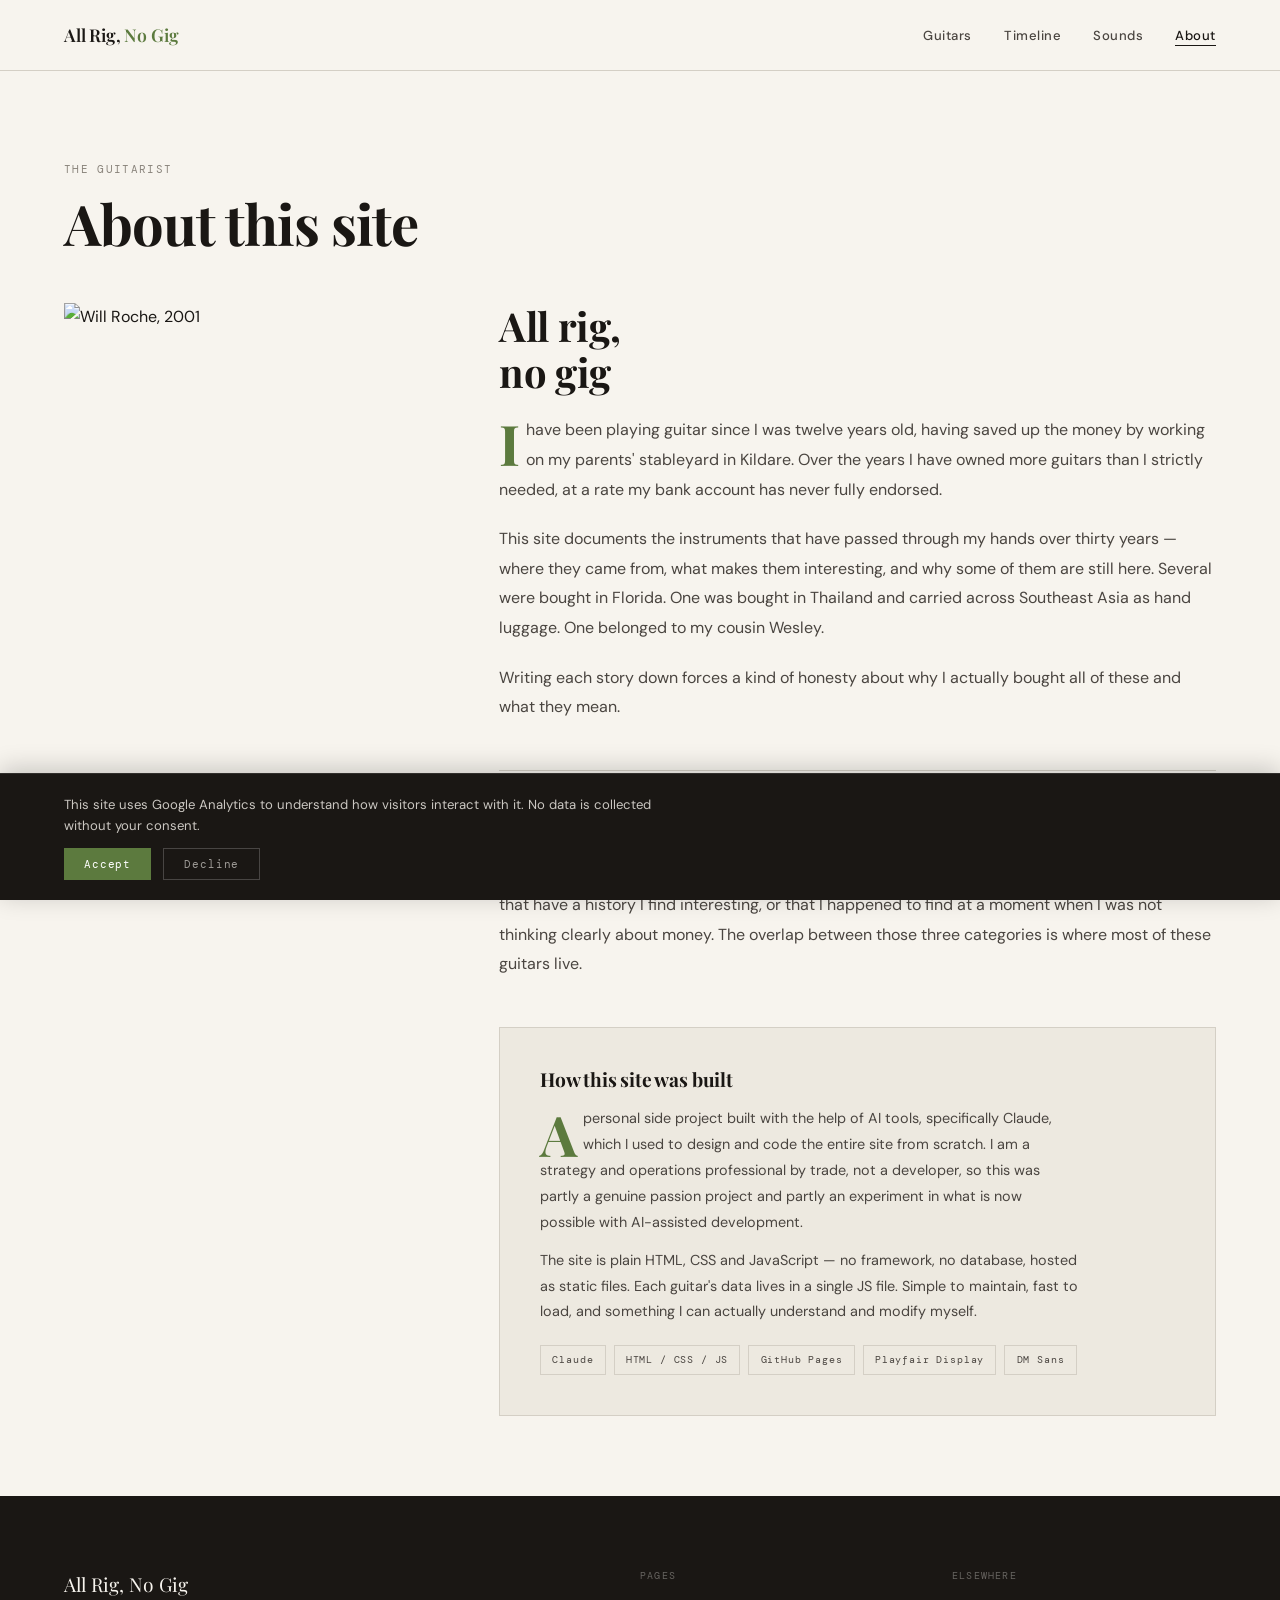
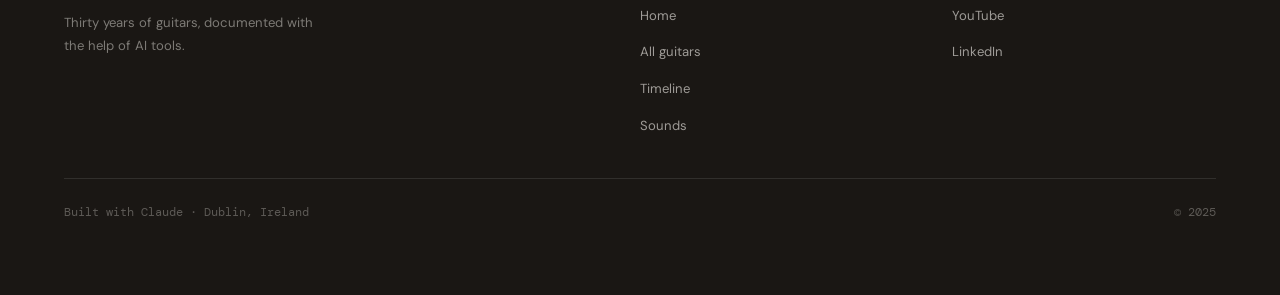
==== commit 79d41972: "Update about.html" ====
--- a/about.html
+++ b/about.html
@@ -23,7 +23,7 @@
       <li><a href="about.html">About</a></li>
     </ul>
   </nav>
-
+ 
   <div class="about-page">
     <section class="about-section">
       <div class="label" style="margin-bottom:0.75rem">The guitarist</div>
@@ -31,9 +31,9 @@
 
       <div class="about-grid">
         <div>
-          <div class="about-portrait">🎸</div>
+          <img src="images/about/portrait.jpg" alt="Will Roche, 2001" style="width:100%;aspect-ratio:3/4;object-fit:cover;display:block;margin-bottom:1.5rem;">
           <div class="label" style="margin-bottom:0.4rem">Dublin, Ireland</div>
-          <p style="font-size:0.82rem;color:var(--ink-muted);line-height:1.6">Guitarist, professional distracted person.</p>
+          <p style="font-size:0.82rem;color:var(--ink-muted);line-height:1.6">Florida, 2001. That's Disco Stu.</p>
         </div>
 
         <div class="about-body fade-up">
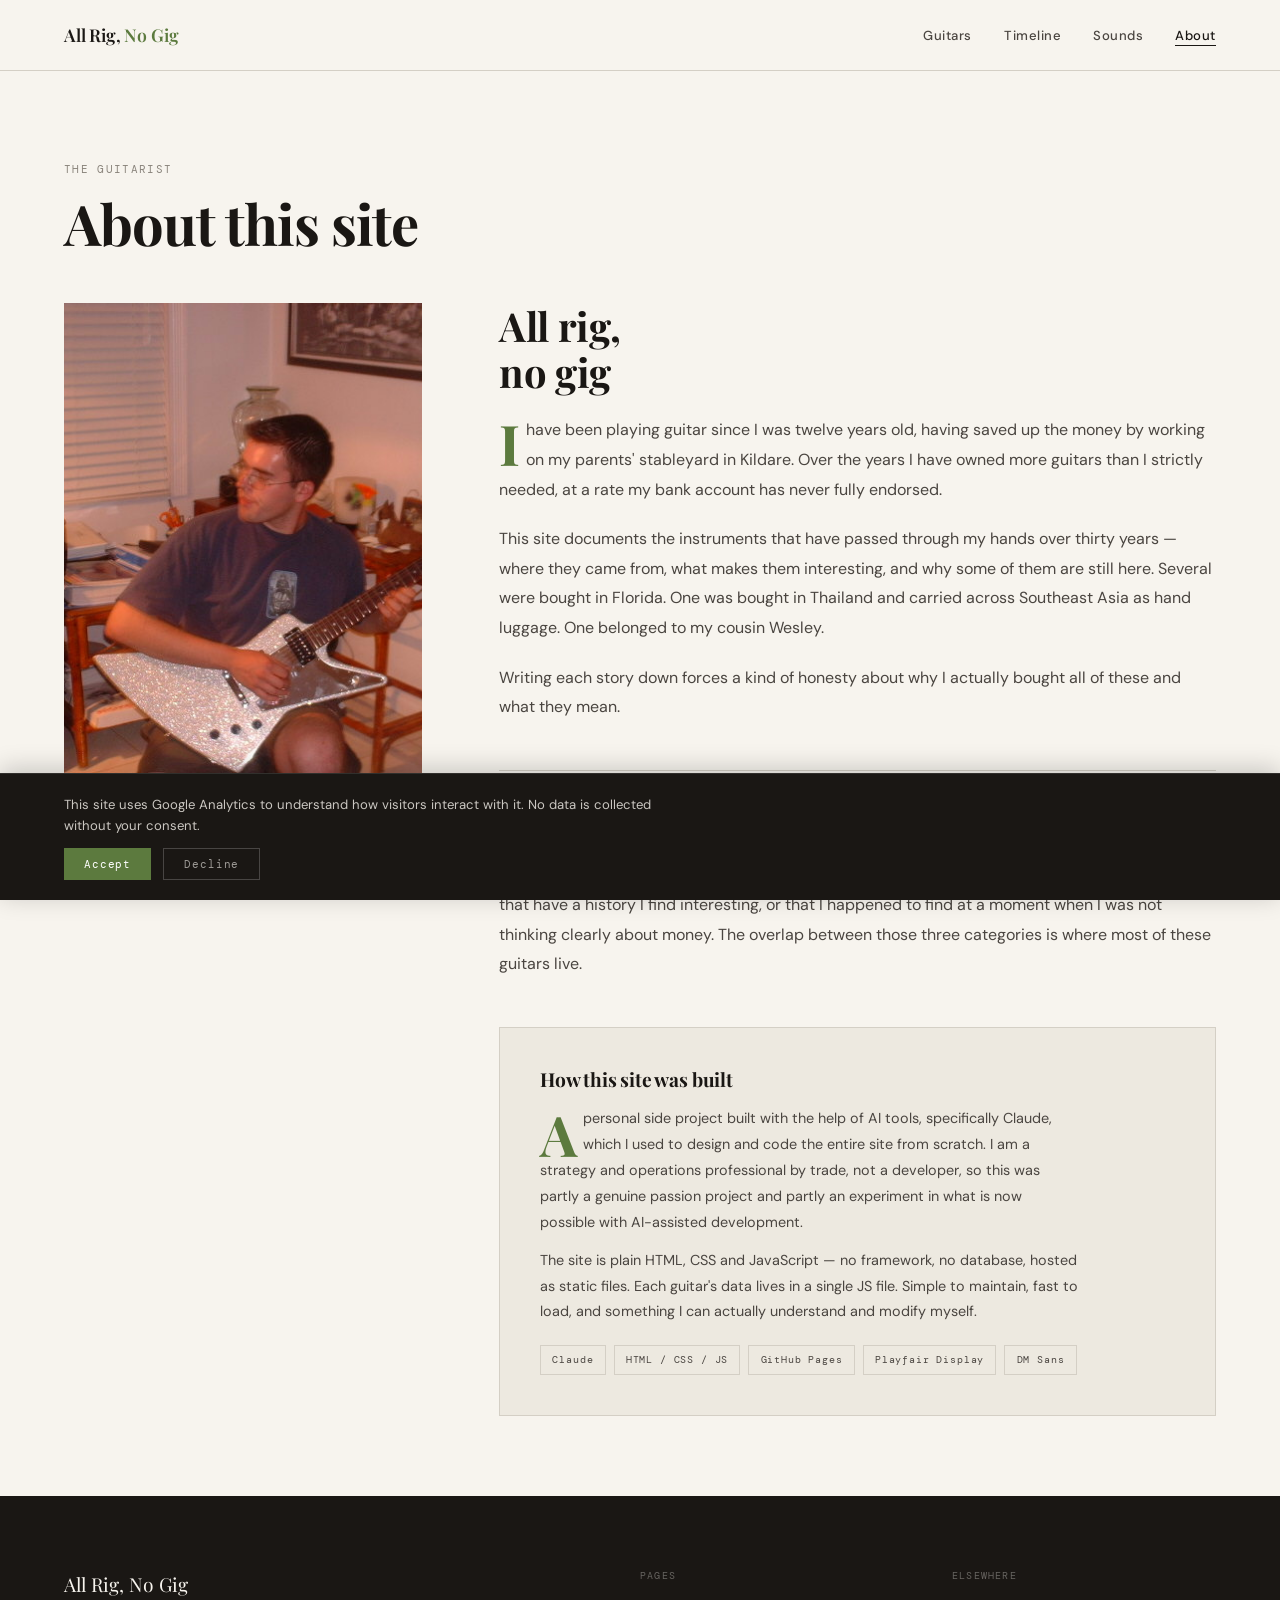
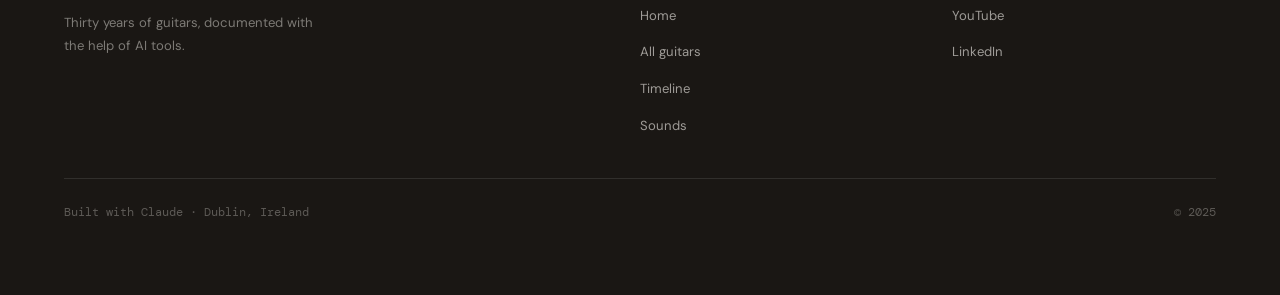
==== commit 6e2cfbf6: "Update about.html" ====
--- a/about.html
+++ b/about.html
@@ -32,7 +32,6 @@
       <div class="about-grid">
         <div>
           <img src="images/about/portrait.jpg" alt="Will Roche, 2001" style="width:100%;aspect-ratio:3/4;object-fit:cover;display:block;margin-bottom:1.5rem;">
-          <div class="label" style="margin-bottom:0.4rem">Dublin, Ireland</div>
           <p style="font-size:0.82rem;color:var(--ink-muted);line-height:1.6">Florida, 2001. That's Disco Stu.</p>
         </div>
 
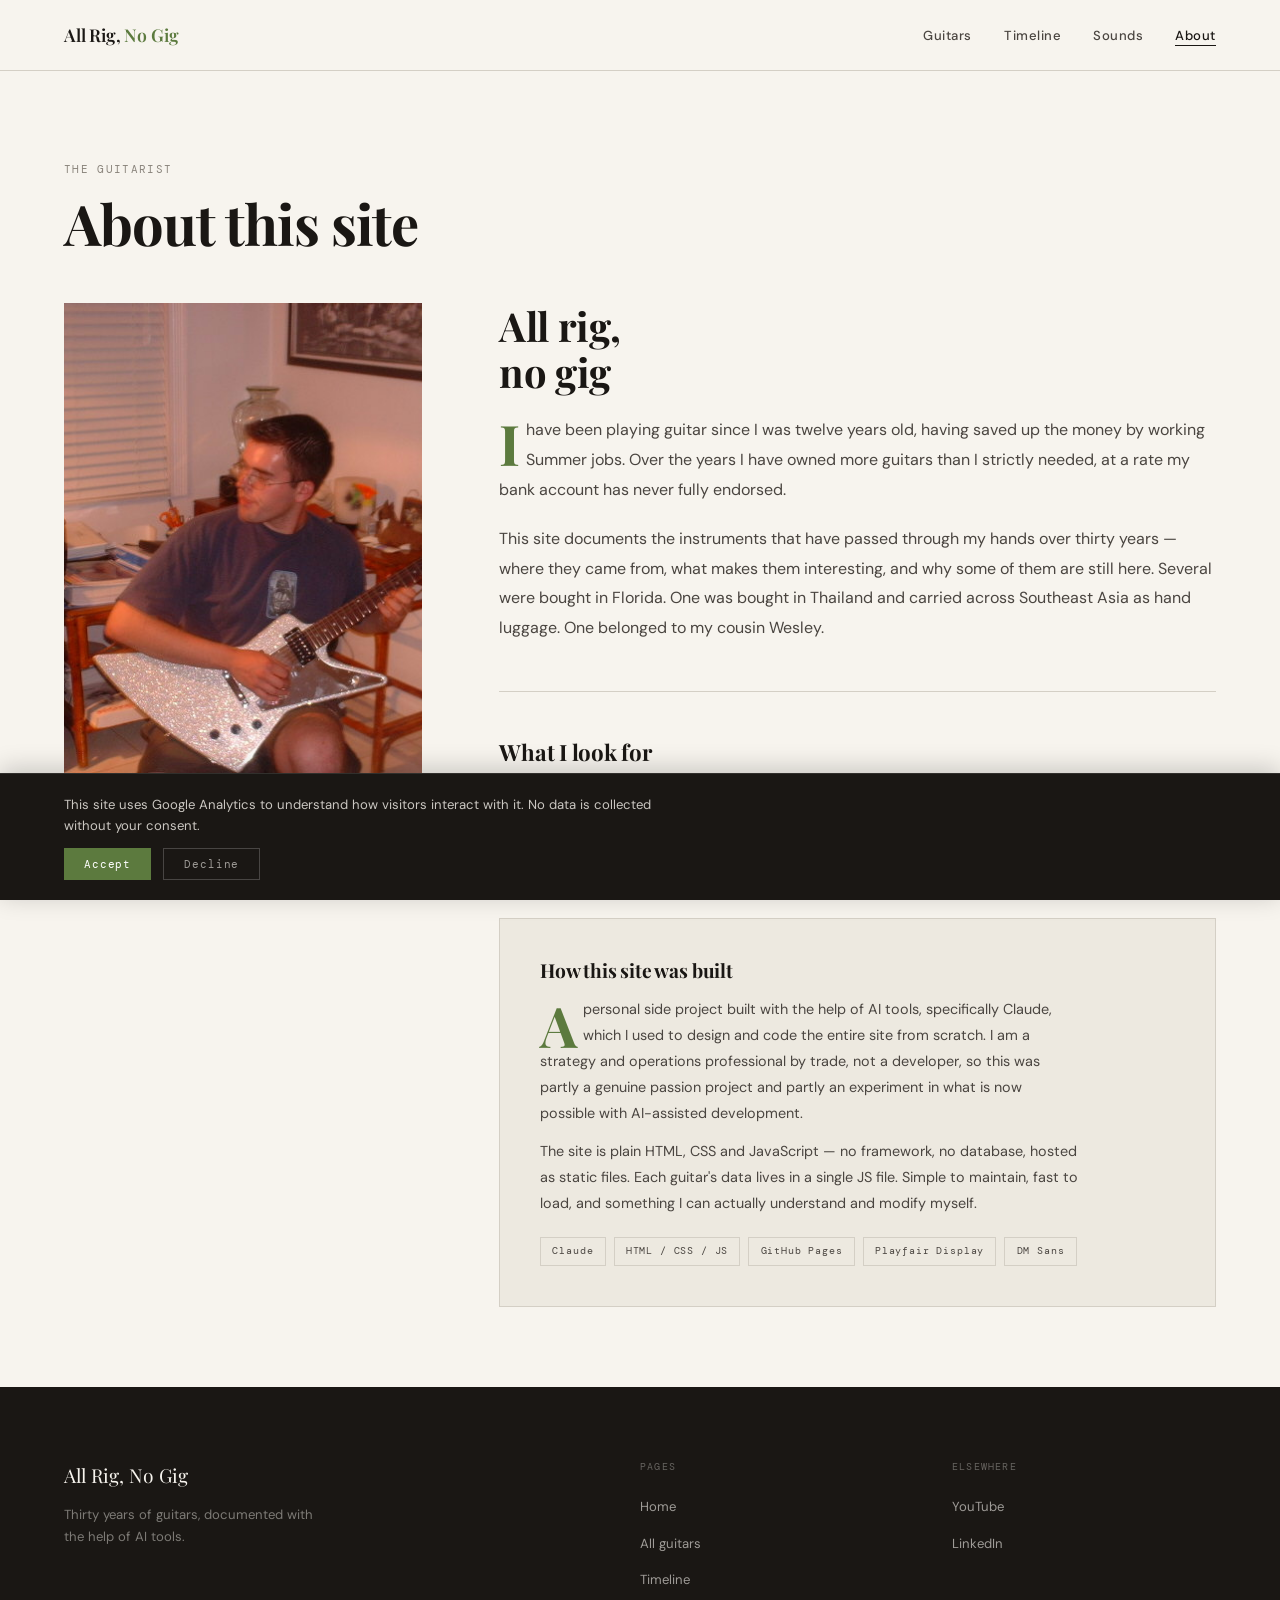
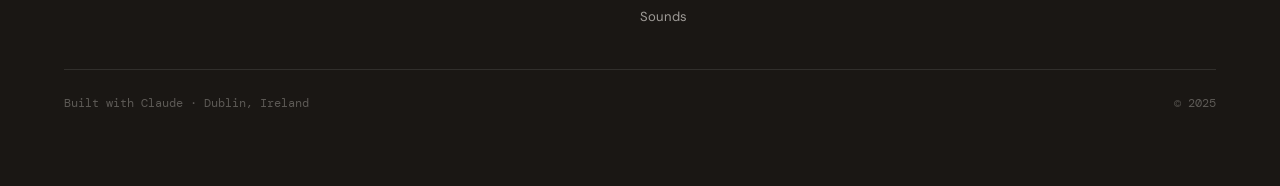
==== commit 617d0ef6: "Update about.html" ====
--- a/about.html
+++ b/about.html
@@ -37,14 +37,14 @@
 
         <div class="about-body fade-up">
           <h2 style="font-size:clamp(1.6rem,4vw,2.5rem);margin-bottom:1.25rem">All rig,<br>no gig</h2>
-          <p>I have been playing guitar since I was twelve years old, having saved up the money by working on my parents' stableyard in Kildare. Over the years I have owned more guitars than I strictly needed, at a rate my bank account has never fully endorsed.</p>
+          <p>I have been playing guitar since I was twelve years old, having saved up the money by working Summer jobs. Over the years I have owned more guitars than I strictly needed, at a rate my bank account has never fully endorsed.</p>
           <p>This site documents the instruments that have passed through my hands over thirty years — where they came from, what makes them interesting, and why some of them are still here. Several were bought in Florida. One was bought in Thailand and carried across Southeast Asia as hand luggage. One belonged to my cousin Wesley.</p>
-          <p>Writing each story down forces a kind of honesty about why I actually bought all of these and what they mean.</p>
+          
 
           <hr class="about-rule">
 
           <h2 style="font-size:1.4rem;margin-bottom:1rem">What I look for</h2>
-          <p>I do not buy for investment. I buy instruments that have a voice I cannot get somewhere else, or that have a history I find interesting, or that I happened to find at a moment when I was not thinking clearly about money. The overlap between those three categories is where most of these guitars live.</p>
+          <p>I do not buy for investment (obviously). I buy instruments that interest me or give me something I don't already have, or that I happened to find at a moment when I was not thinking clearly about money or common sense (I save all my common sense for my professional life).</p>
 
           <div class="how-built fade-up">
             <h3>How this site was built</h3>
